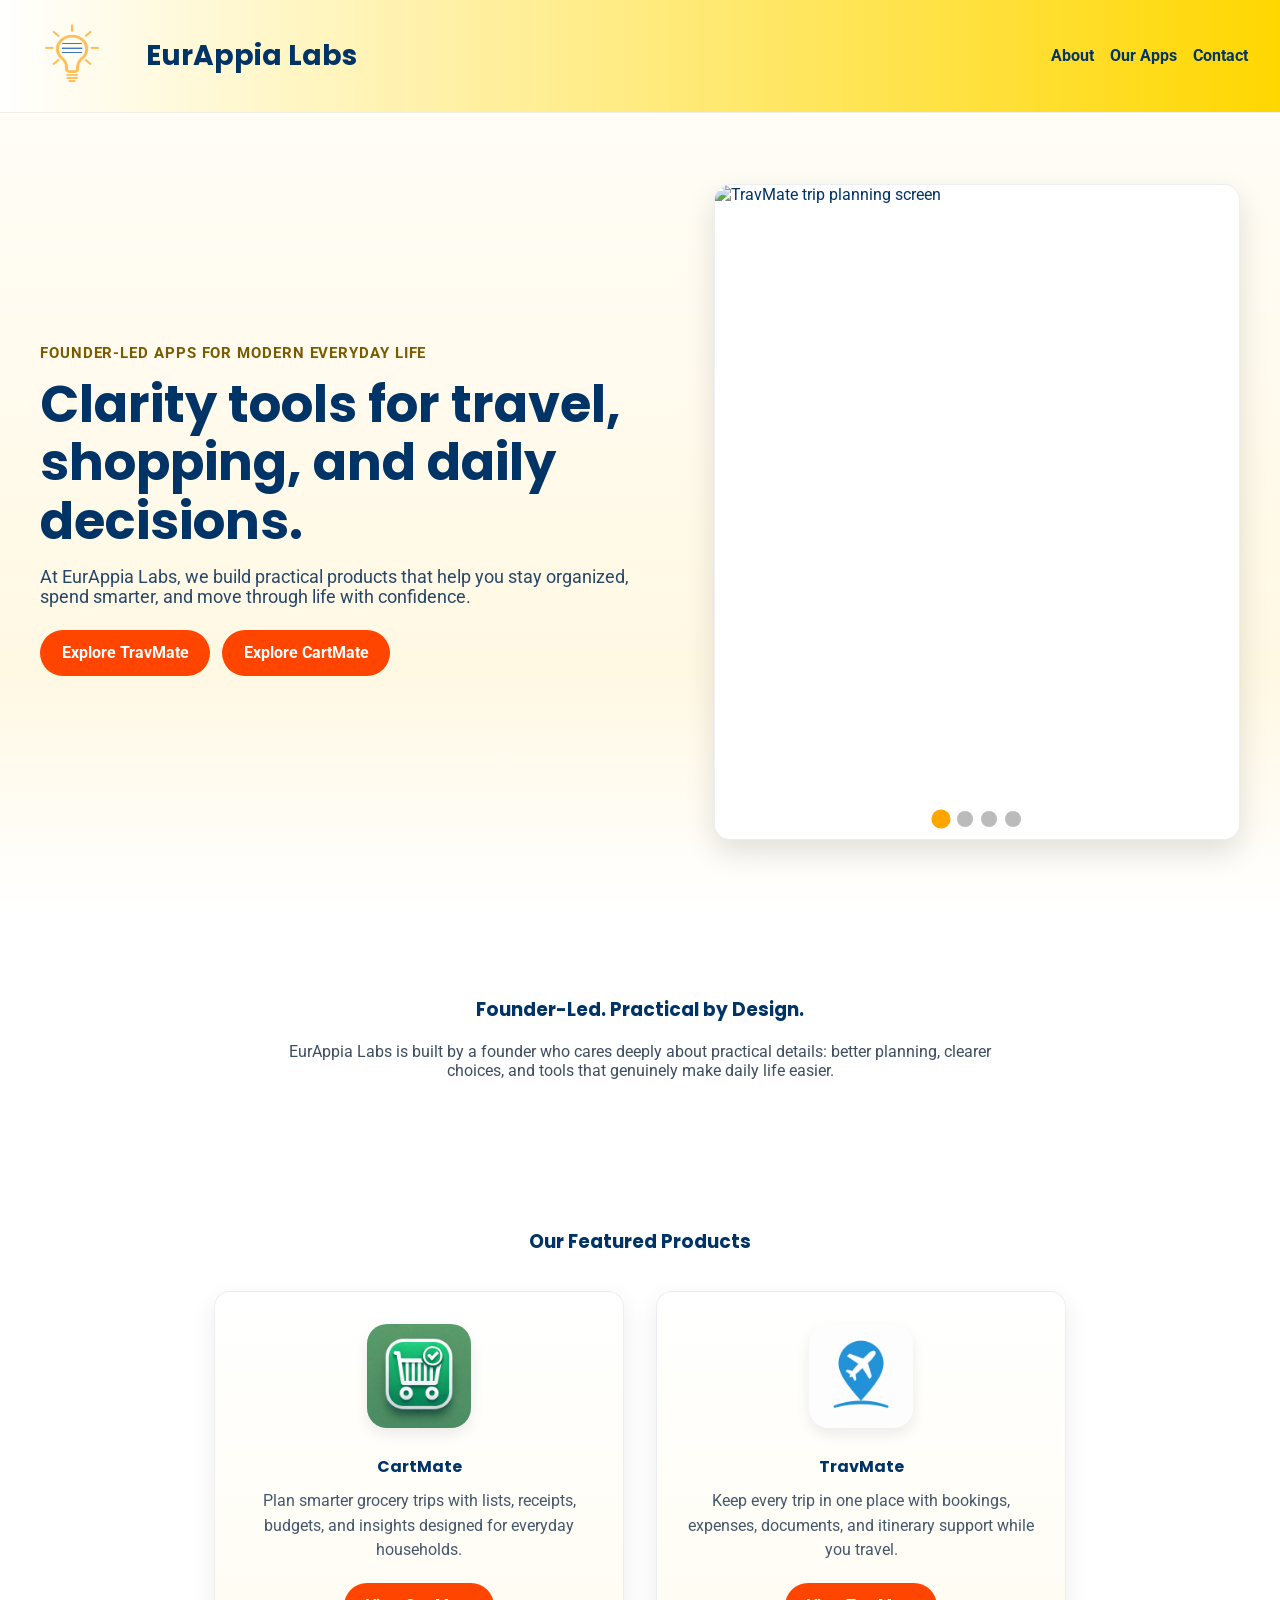
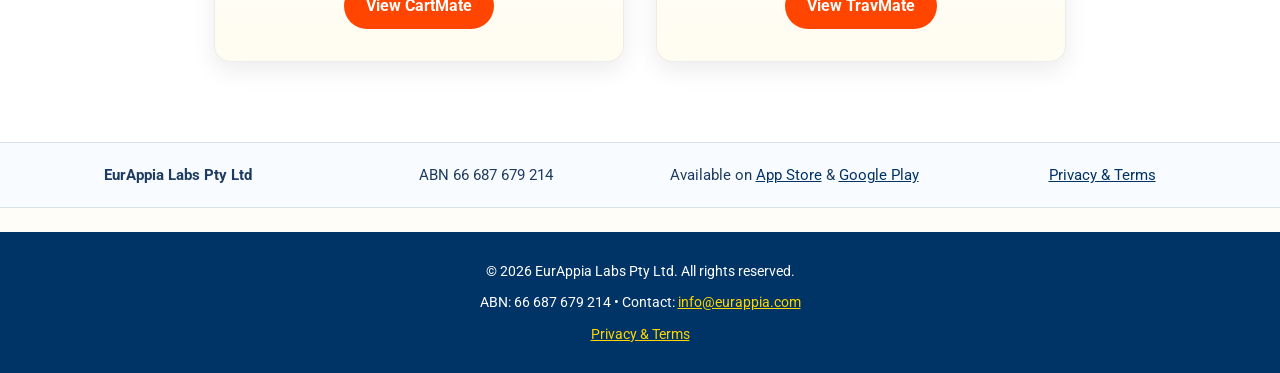
==== index.html @ c556c280 "Polish homepage hero, cards, and trust strip for Phase 2B-1" ====
<!DOCTYPE html>
<html lang="en">
<head>
  <meta charset="UTF-8" />
  <meta name="viewport" content="width=device-width, initial-scale=1.0"/>
  <title>EurAppia Labs | Clarity Tools for Everyday Life</title>

  <!-- SEO Meta -->
  <meta name="description" content="EurAppia Labs creates emotionally intelligent apps that bring clarity to travel, shopping, and life — including TravMate and CartMate.">
  <meta name="keywords" content="TravMate, CartMate, travel planner, shopping list, expense tracker, AI apps, reflection apps, EurAppia Labs, clarity tools, life apps, startup tools">

  <!-- Open Graph for social -->
  <meta property="og:title" content="EurAppia Labs | Clarity Tools for the Way You Live">
  <meta property="og:description" content="From groceries to getaways, EurAppia Labs builds clarity apps like TravMate and CartMate — tools that help you live, plan, and evolve.">
  <meta property="og:image" content="https://eurappia.com/images/eurappia_preview.png">
  <meta property="og:url" content="https://eurappia.com">
  <meta property="og:type" content="website">

  <!-- Schema.org JSON-LD -->
  <script type="application/ld+json">
  {
    "@context": "https://schema.org",
    "@type": "Organization",
    "name": "EurAppia Labs Pty Ltd",
    "url": "https://eurappia.com",
    "logo": "https://eurappia.com/images/Eurappia_Labs_Transparent.png",
    "sameAs": ["https://facebook.com/eurappia", "https://instagram.com/eurappia"],
    "description": "EurAppia Labs builds smart apps like TravMate and CartMate for travelers and shoppers.",
    "founder": {
      "@type": "Person",
      "name": "Efren Guiwo"
    },
    "product": [
      {
        "@type": "Product",
        "name": "CartMate",
        "description": "Smart shopping list and budgeting app with receipt scanning and AI insights.",
        "url": "https://eurappia.com/cartmate.html",
        "image": "https://eurappia.com/images/cartmate_logo.png",
        "offers": {
          "@type": "Offer",
          "price": "0",
          "priceCurrency": "AUD",
          "availability": "https://schema.org/InStock",
          "shippingDetails": {
            "@type": "OfferShippingDetails",
            "shippingRate": {
              "@type": "MonetaryAmount",
              "value": "0",
              "currency": "AUD"
            },
            "shippingDestination": {
              "@type": "DefinedRegion",
              "addressCountry": "AU"
            }
          },
          "hasMerchantReturnPolicy": {
            "@type": "MerchantReturnPolicy",
            "isReturnable": false,
            "applicableCountry": {
              "@type": "Country",
              "name": "AU"
            },
            "returnPolicyCategory": "MerchantReturnNotPermitted"
          }
        }
      },
      {
        "@type": "Product",
        "name": "TravMate",
        "description": "Travel companion for organizing bookings, expenses, documents, and AI itineraries.",
        "url": "https://eurappia.com/travmate.html",
        "image": "https://eurappia.com/images/travmate_logo.jpg",
          "offers": {
            "@type": "Offer",
            "price": "0",
            "priceCurrency": "AUD",
            "availability": "https://schema.org/InStock",
            "shippingDetails": {
              "@type": "OfferShippingDetails",
              "shippingRate": {
                "@type": "MonetaryAmount",
                "value": "0",
                "currency": "AUD"
              },
              "shippingDestination": {
                "@type": "DefinedRegion",
                "addressCountry": "AU"
              }
            },
            "hasMerchantReturnPolicy": {
              "@type": "MerchantReturnPolicy",
              "isReturnable": false,
              "applicableCountry": {
                "@type": "Country",
                "name": "AU"
              },
              "returnPolicyCategory": "MerchantReturnNotPermitted"
            }
          }
      }
    ]
  }
  </script>

  <!-- Stylesheet + Fonts -->
  <link rel="icon" type="image/png" href="images/Eurappia_Labs_ico.png" />
  <link rel="stylesheet" href="css/theme.css" />
  <link rel="stylesheet" href="css/layout.css" />
  <link rel="stylesheet" href="css/home.css" />
  <link href="https://fonts.googleapis.com/css2?family=Poppins:wght@400;700&family=Roboto:wght@300;400&display=swap" rel="stylesheet"/>
</head>
<!-- Google tag (gtag.js) -->
<script async src="https://www.googletagmanager.com/gtag/js?id=AW-17764364761"></script>
<script>
  window.dataLayer = window.dataLayer || [];
  function gtag(){dataLayer.push(arguments);}
  gtag('js', new Date());

  gtag('config', 'AW-17764364761');
</script>
<body>

  <!-- HEADER -->
  <header>
    <div class="logo">
      <a href="index.html">
        <img src="images/Eurappia_Labs_Transparent.png" alt="EurAppia Labs Pty Ltd logo" />
      </a>
    </div>
    <div class="HeaderText"><h1>EurAppia Labs</h1></div>
    <button class="menu-btn" id="menuBtn" aria-label="Open navigation menu" aria-expanded="false" aria-controls="mainNav">Menu ☰</button>
    <nav id="mainNav">
      <a href="about.html">About</a>
      <a href="#apps">Our Apps</a>
      <a href="#contact">Contact</a>
    </nav>
  </header>

  <!-- HERO SECTION with Carousel -->
  <section class="hero">
    <div class="hero-copy">
      <p class="eyebrow">Founder-led apps for modern everyday life</p>
      <h2>Clarity tools for travel, shopping, and daily decisions.</h2>
      <p>At EurAppia Labs, we build practical products that help you stay organized, spend smarter, and move through life with confidence.</p>
      <div class="hero-actions">
        <a href="travmate.html" class="cta-btn">Explore TravMate</a>
        <a href="cartmate.html" class="cta-btn">Explore CartMate</a>
      </div>
    </div>

    <div class="carousel" id="carousel" aria-label="Featured product visuals">
      <img src="images/carousel1.png" class="active" alt="TravMate trip planning screen" />
      <img src="images/carousel2.png" alt="TravMate itinerary and travel tools in use" />
      <img src="images/carousel3.png" alt="CartMate shopping and budgeting screen" />
      <img src="images/carousel4.png" alt="CartMate grocery planning in action" />
      <div class="carousel-controls" id="dots"></div>
    </div>
  </section>

  <!-- Mini About Blurb -->
  <section class="about">
    <h3>Founder-Led. Practical by Design.</h3>
    <p>
      EurAppia Labs is built by a founder who cares deeply about practical details:
      better planning, clearer choices, and tools that genuinely make daily life easier.
    </p>
  </section>

  <!-- Apps Section -->
  <section id="apps" class="featured-app">
    <h3>Our Featured Products</h3>
    <div class="app-grid">

      <!-- CartMate -->
      <div class="app-card">
        <div class="app-image">
          <img src="images/logo.png" alt="CartMate logo" />
        </div>
        <div class="app-card-content">
          <h4>CartMate</h4>
          <p>
            Plan smarter grocery trips with lists, receipts, budgets, and insights designed for everyday households.
          </p>
          <a href="cartmate.html" class="cta-btn">View CartMate</a>
        </div>
      </div>

      <!-- TravMate -->
      <div class="app-card">
        <div class="app-image">
          <img src="images/travmate_logo.jpg" alt="TravMate logo" />
        </div>
        <div class="app-card-content">
          <h4>TravMate</h4>
          <p>
            Keep every trip in one place with bookings, expenses, documents, and itinerary support while you travel.
          </p>
          <a href="travmate.html" class="cta-btn">View TravMate</a>
        </div>
      </div>

    </div>
  </section>

  <section class="trust-strip" aria-label="Company and platform trust information">
    <p><strong>EurAppia Labs Pty Ltd</strong></p>
    <p>ABN 66 687 679 214</p>
    <p>Available on <a href="travmate.html">App Store</a> &amp; <a href="cartmate.html">Google Play</a></p>
    <p><a href="legal.html">Privacy &amp; Terms</a></p>
  </section>

  <!-- Footer -->
  <footer id="contact">
    <p>&copy; 2026 EurAppia Labs Pty Ltd. All rights reserved.</p>
    <p>ABN: 66 687 679 214 • Contact: <a href="mailto:info@eurappia.com">info@eurappia.com</a></p>
    <p><a href="https://eurappia.com/legal.html">Privacy & Terms</a></p>
  </footer>

  <!-- JS: Nav Toggle, Carousel, Theme -->
  <script>
    // Mobile nav
  const btn = document.getElementById('menuBtn');
  const nav = document.getElementById('mainNav');
  btn.addEventListener('click', (e) => {
    e.stopPropagation();
    const opened = nav.classList.toggle('open');
    btn.setAttribute('aria-expanded', opened ? 'true' : 'false');
  });
  document.body.addEventListener('click', (e) => {
    if (nav.classList.contains('open') && !nav.contains(e.target) && !btn.contains(e.target)) {
      nav.classList.remove('open');
      btn.setAttribute('aria-expanded', 'false');
    }
  });



    // Carousel
    const slides = document.querySelectorAll('.carousel img');
    const dotsContainer = document.getElementById('dots');
    let currentSlide = 0;

    slides.forEach((_, i) => {
      const dot = document.createElement('span');
      dot.className = 'dot' + (i === 0 ? ' active' : '');
      dot.onclick = () => showSlide(i);
      dotsContainer.appendChild(dot);
    });

    function showSlide(index) {
      slides[currentSlide].classList.remove('active');
      dotsContainer.children[currentSlide].classList.remove('active');
      currentSlide = index;
      slides[currentSlide].classList.add('active');
      dotsContainer.children[currentSlide].classList.add('active');
    }

    setInterval(() => {
      showSlide((currentSlide + 1) % slides.length);
    }, 5000);
  </script>

</body>
</html>
---- css/theme.css ----
:root {
  --color-blue: #003366;
  --color-blue-deep: #0f2540;
  --color-gold: #ffd700;
  --color-gold-warm: #ffa500;
  --color-orange: #ff4500;
  --color-orange-deep: #e63900;
  --color-cream: #fffdf7;
  --color-card: #ffffff;
  --color-ink: #222222;
  --color-muted: #666666;
  --shadow-soft: 0 10px 30px rgba(0, 0, 0, 0.08);
  --radius-card: 14px;
  --container: 1100px;
}

* { box-sizing: border-box; }
html, body { margin: 0; padding: 0; }
body {
  font-family: Inter, Roboto, system-ui, -apple-system, Segoe UI, Arial, sans-serif;
  background: var(--color-cream);
  color: var(--color-ink);
  overflow-x: hidden;
}

h1, h2, h3, h4 {
  font-family: Poppins, sans-serif;
  color: var(--color-blue);
}

a { color: var(--color-blue); }

.cta-btn,
.cta {
  display: inline-block;
  background: var(--color-orange);
  color: #fff;
  border: none;
  border-radius: 999px;
  padding: 0.85rem 1.35rem;
  text-decoration: none;
  font-weight: 700;
}

.cta-btn:hover,
.cta:hover {
  background: var(--color-orange-deep);
}
---- css/layout.css ----
.container, .wrap {
  width: min(var(--container), calc(100% - 2rem));
  margin: 0 auto;
}

header {
  position: sticky;
  top: 0;
  z-index: 1000;
  background: linear-gradient(90deg, #fff, var(--color-gold));
  box-shadow: 0 1px 0 rgba(0,0,0,0.06);
}

footer {
  background: var(--color-blue);
  color: #fff;
  text-align: center;
  padding: 1rem;
  margin-top: 1.5rem;
  font-size: 0.9rem;
}

footer a { color: var(--color-gold); }

@media (max-width: 1024px) {
  .container, .wrap { width: min(var(--container), calc(100% - 1.5rem)); }
}

@media (max-width: 900px) {
  .menu, .menu-toggle { display: block !important; }
}
---- css/home.css ----
header { display:flex; align-items:center; padding:1em 2em; }
.logo img { width: clamp(50px, 8vw, 80px); height: clamp(40px, 6vw, 70px); }
.HeaderText h1 { font-size: clamp(18px, 4vw, 28px); margin-left: 1.2em; }
nav { display:flex; gap:1rem; margin-left:auto; }
nav a { text-decoration:none; font-weight:700; }
.menu-btn { display:none; font:inherit; font-weight:700; color:var(--color-blue); background:transparent; border:0; cursor:pointer; margin-left:1rem; }

.hero {
  display: grid;
  grid-template-columns: 1.1fr .9fr;
  gap: 2rem;
  align-items: center;
  padding: 4.5em 2.5em;
  background: linear-gradient(180deg, #fffdf7 0%, #fff8e3 70%, #ffffff 100%);
  color: var(--color-blue);
}
.hero-copy { text-align: left; max-width: 680px; }
.hero .eyebrow {
  margin: 0 0 .8rem;
  font-size: .95rem;
  font-weight: 700;
  letter-spacing: .06em;
  text-transform: uppercase;
  color: #7a5a00;
}
.hero h2 { font-size: clamp(2rem, 4vw, 3.2rem); margin: 0; line-height: 1.15; }
.hero p { font-size:1.1rem; margin:1rem 0 1.4rem; max-width: 62ch; color: #27476a; }
.hero-actions { display:flex; gap:.75rem; justify-content:flex-start; flex-wrap:wrap; margin-bottom:.25rem; }
.carousel {
  position: relative;
  max-width: 540px;
  width: 100%;
  margin: 0 auto;
  overflow: hidden;
  border-radius: 16px;
  border: 1px solid rgba(0, 51, 102, .08);
  box-shadow: 0 12px 30px rgba(0,0,0,.12);
  background: #fff;
}
.carousel img { margin: 0 auto; width: 100%; aspect-ratio: 4 / 5; object-fit: cover; background: #fff; display: none; }
.carousel img.active { display: block; animation: fade 1s ease-in; }
@keyframes fade { 0% { opacity: .5; } 100% { opacity: 1; } }
.carousel-controls { position: absolute; bottom: 12px; left: 50%; transform: translateX(-50%); display: flex; gap: 8px; }
.dot { width: 16px; height: 16px; border-radius: 50%; background: #bbb; cursor: pointer; transition: transform .2s; }
.dot.active { background: var(--color-gold-warm); transform: scale(1.2); }
.about,.featured-app { padding:4em 2em; text-align:center; background:#fff; }
.about p { max-width: 760px; margin: .6rem auto 0; color: #3e4e61; }
.featured-app { scroll-margin-top: 90px; }
.app-grid { display:flex; flex-wrap:wrap; gap:2rem; justify-content:center; padding: 1rem 0; }
.app-card {
  flex: 1 1 300px;
  max-width: 410px;
  background: linear-gradient(180deg, #ffffff 0%, #fffcf1 100%);
  border-radius: 16px;
  border: 1px solid rgba(0, 51, 102, .08);
  box-shadow: 0 8px 24px rgba(0,0,0,.08);
  display: flex;
  flex-direction: column;
  align-items: center;
  padding: 2rem 1.5rem;
  text-align: center;
}
.app-image img {
  width: 104px;
  height: 104px;
  object-fit: contain;
  margin-bottom: 1.2rem;
  border-radius: 20px;
  box-shadow: 0 6px 14px rgba(0,0,0,.08);
}
.app-card-content h4 { margin-top: .2rem; margin-bottom: .6rem; }
.app-card-content p { color: #45576c; line-height: 1.55; margin-top: 0; min-height: 78px; }
.trust-strip {
  display: grid;
  grid-template-columns: repeat(4, 1fr);
  gap: .75rem 1rem;
  padding: 1.25rem 2rem;
  background: #f8fbff;
  border-top: 1px solid rgba(0, 51, 102, .12);
  border-bottom: 1px solid rgba(0, 51, 102, .12);
  text-align: center;
}
.trust-strip p { margin: .2rem 0; color: #1e3c60; font-size: .95rem; }

@media (max-width: 768px) {
  .menu-btn { display:block; }
  nav { display:none; position:fixed; top:0; right:-100%; height:100%; width:240px; flex-direction:column; background:#fff; padding:4.5em 1rem 1rem; box-shadow:-2px 0 8px rgba(0,0,0,.1); z-index:1090; }
  nav a { display:block; padding:.75rem .25rem; }
  nav.open { display:flex; right:0; }
  .hero { grid-template-columns: 1fr; padding: 3.2em 1.25em; }
  .hero-copy { text-align: center; margin: 0 auto; }
  .hero-actions { justify-content: center; }
  .carousel { max-width: 420px; }
  .app-card-content p { min-height: auto; }
  .trust-strip { grid-template-columns: 1fr 1fr; padding: 1rem; }
  .app-grid { flex-direction: column; }
}

@media (max-width: 520px) {
  .trust-strip { grid-template-columns: 1fr; }
}
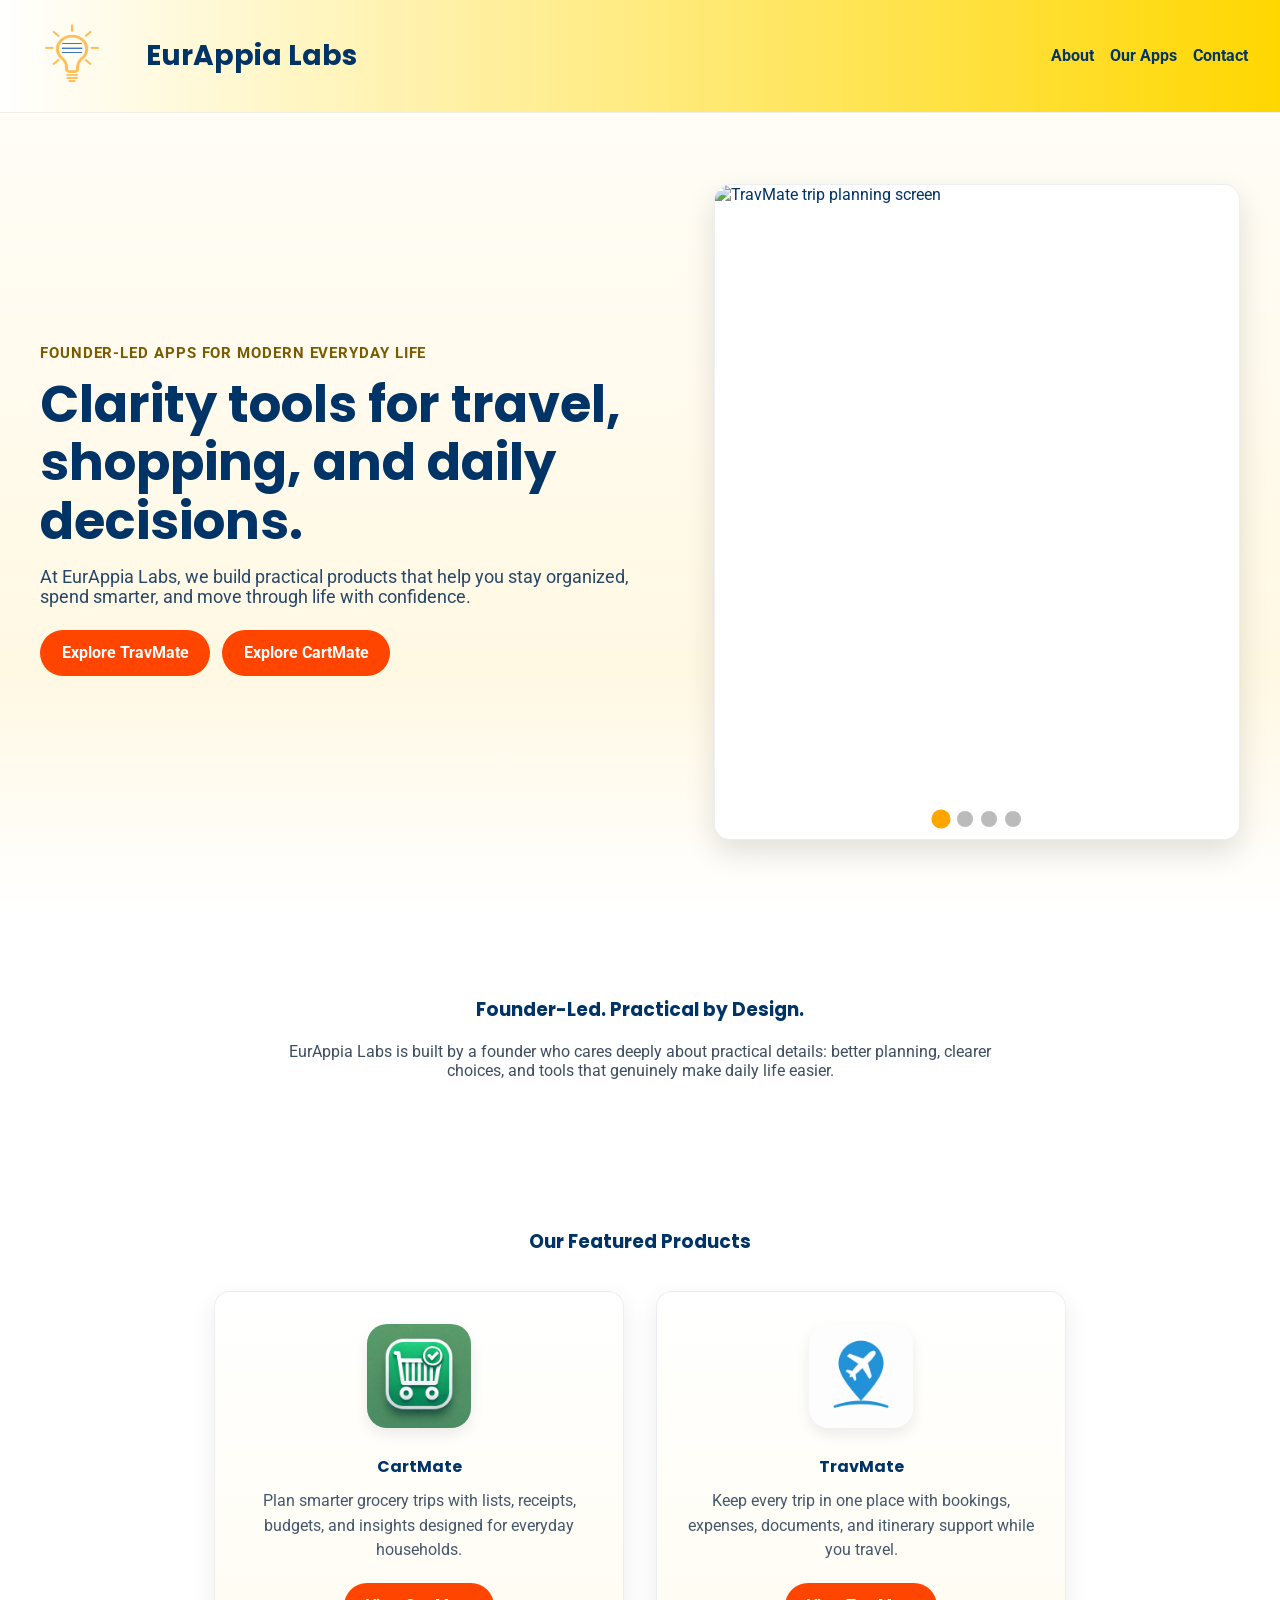
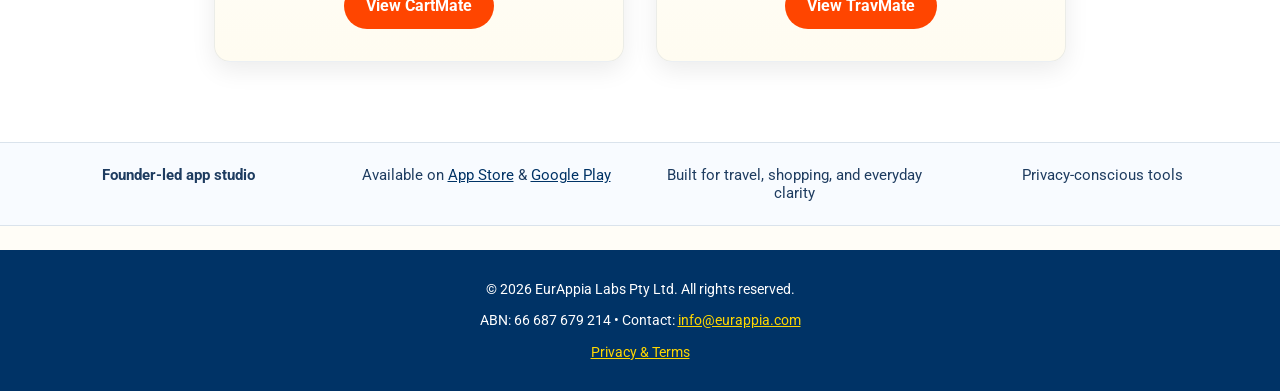
==== commit 9192ee53: "Refine homepage trust strip to avoid footer duplication" ====
--- a/index.html
+++ b/index.html
@@ -203,11 +203,11 @@
     </div>
   </section>
 
-  <section class="trust-strip" aria-label="Company and platform trust information">
-    <p><strong>EurAppia Labs Pty Ltd</strong></p>
-    <p>ABN 66 687 679 214</p>
+  <section class="trust-strip" aria-label="EurAppia trust and product highlights">
+    <p><strong>Founder-led app studio</strong></p>
     <p>Available on <a href="travmate.html">App Store</a> &amp; <a href="cartmate.html">Google Play</a></p>
-    <p><a href="legal.html">Privacy &amp; Terms</a></p>
+    <p>Built for travel, shopping, and everyday clarity</p>
+    <p>Privacy-conscious tools</p>
   </section>
 
   <!-- Footer -->
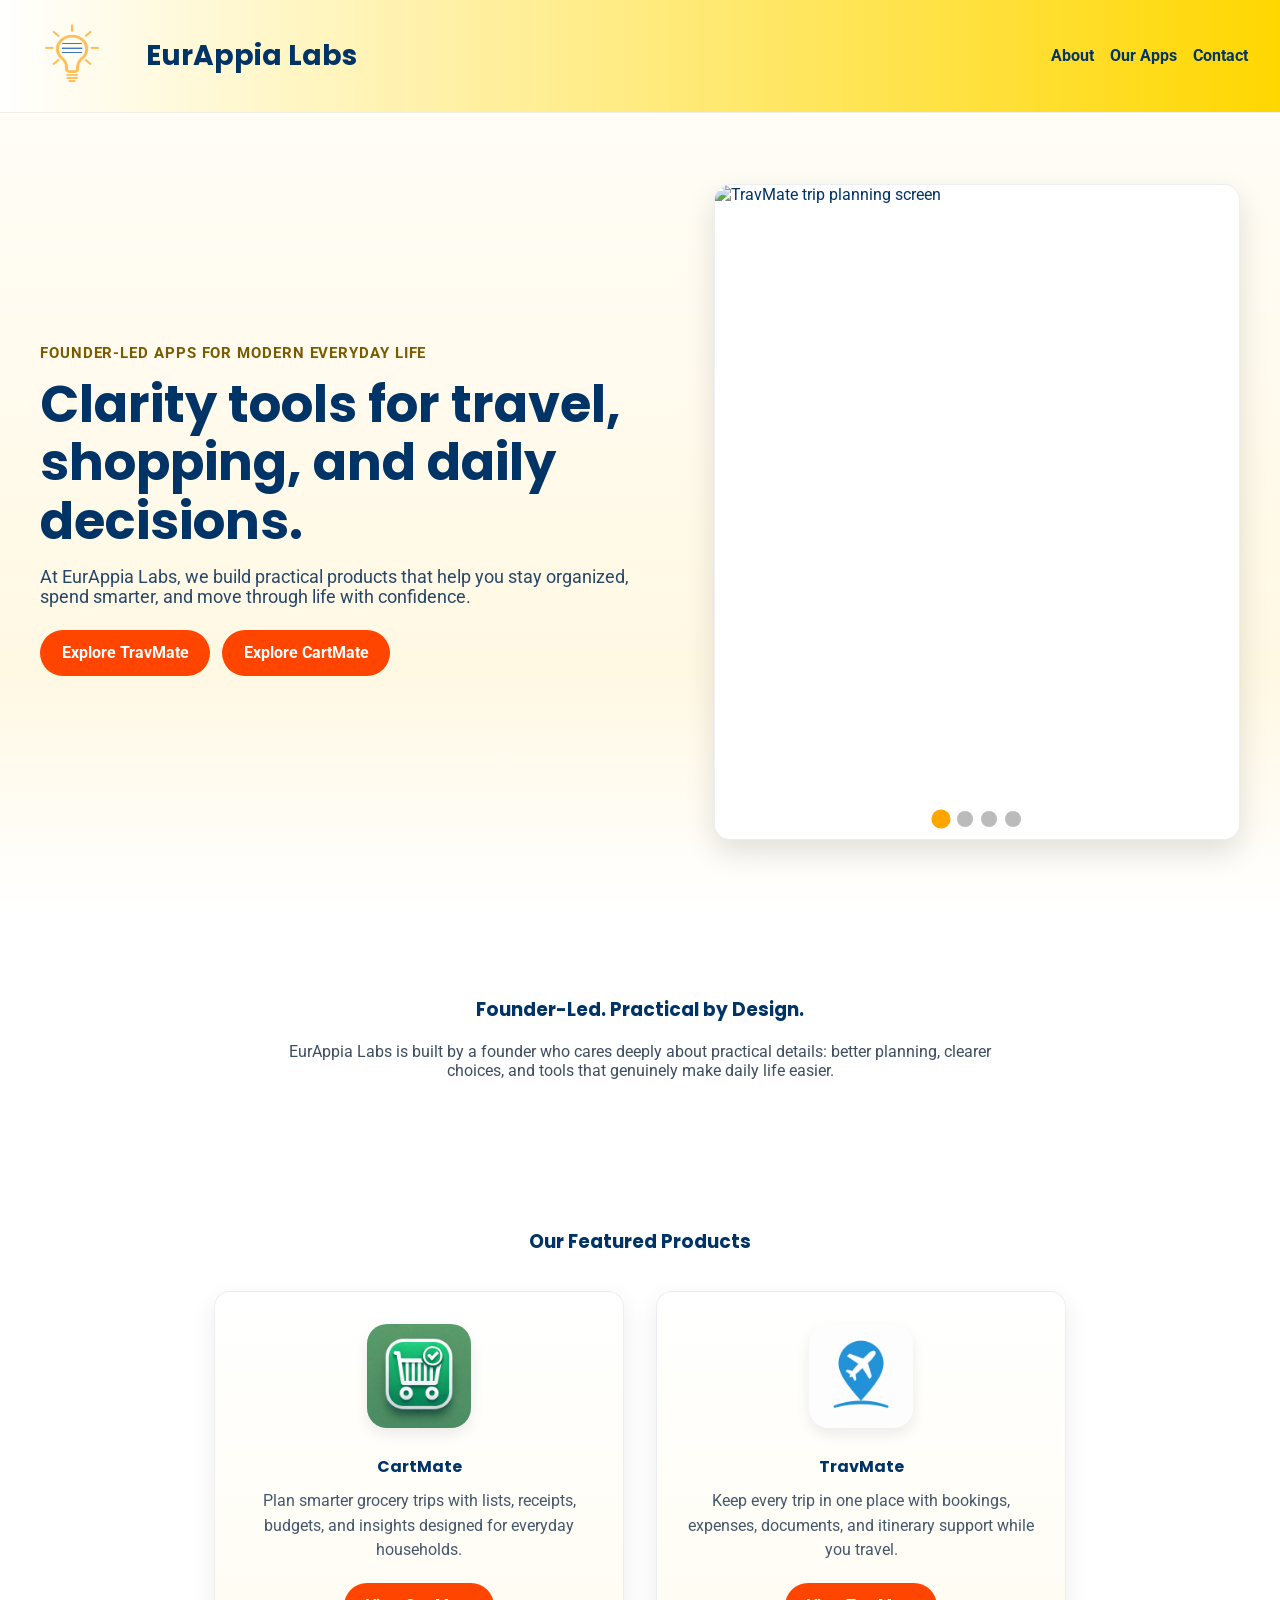
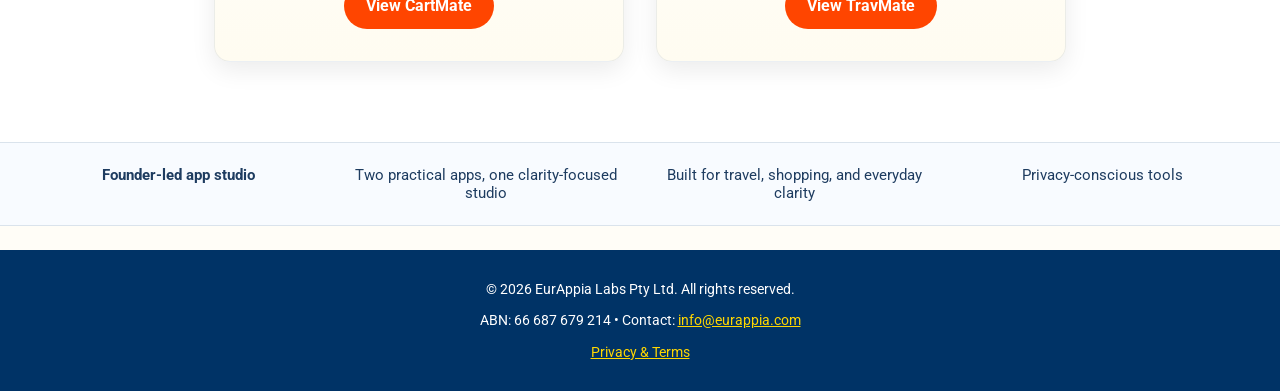
==== commit 07981ea3: "Clarify homepage trust strip messaging without store wording" ====
--- a/index.html
+++ b/index.html
@@ -205,7 +205,7 @@
 
   <section class="trust-strip" aria-label="EurAppia trust and product highlights">
     <p><strong>Founder-led app studio</strong></p>
-    <p>Available on <a href="travmate.html">App Store</a> &amp; <a href="cartmate.html">Google Play</a></p>
+    <p>Two practical apps, one clarity-focused studio</p>
     <p>Built for travel, shopping, and everyday clarity</p>
     <p>Privacy-conscious tools</p>
   </section>
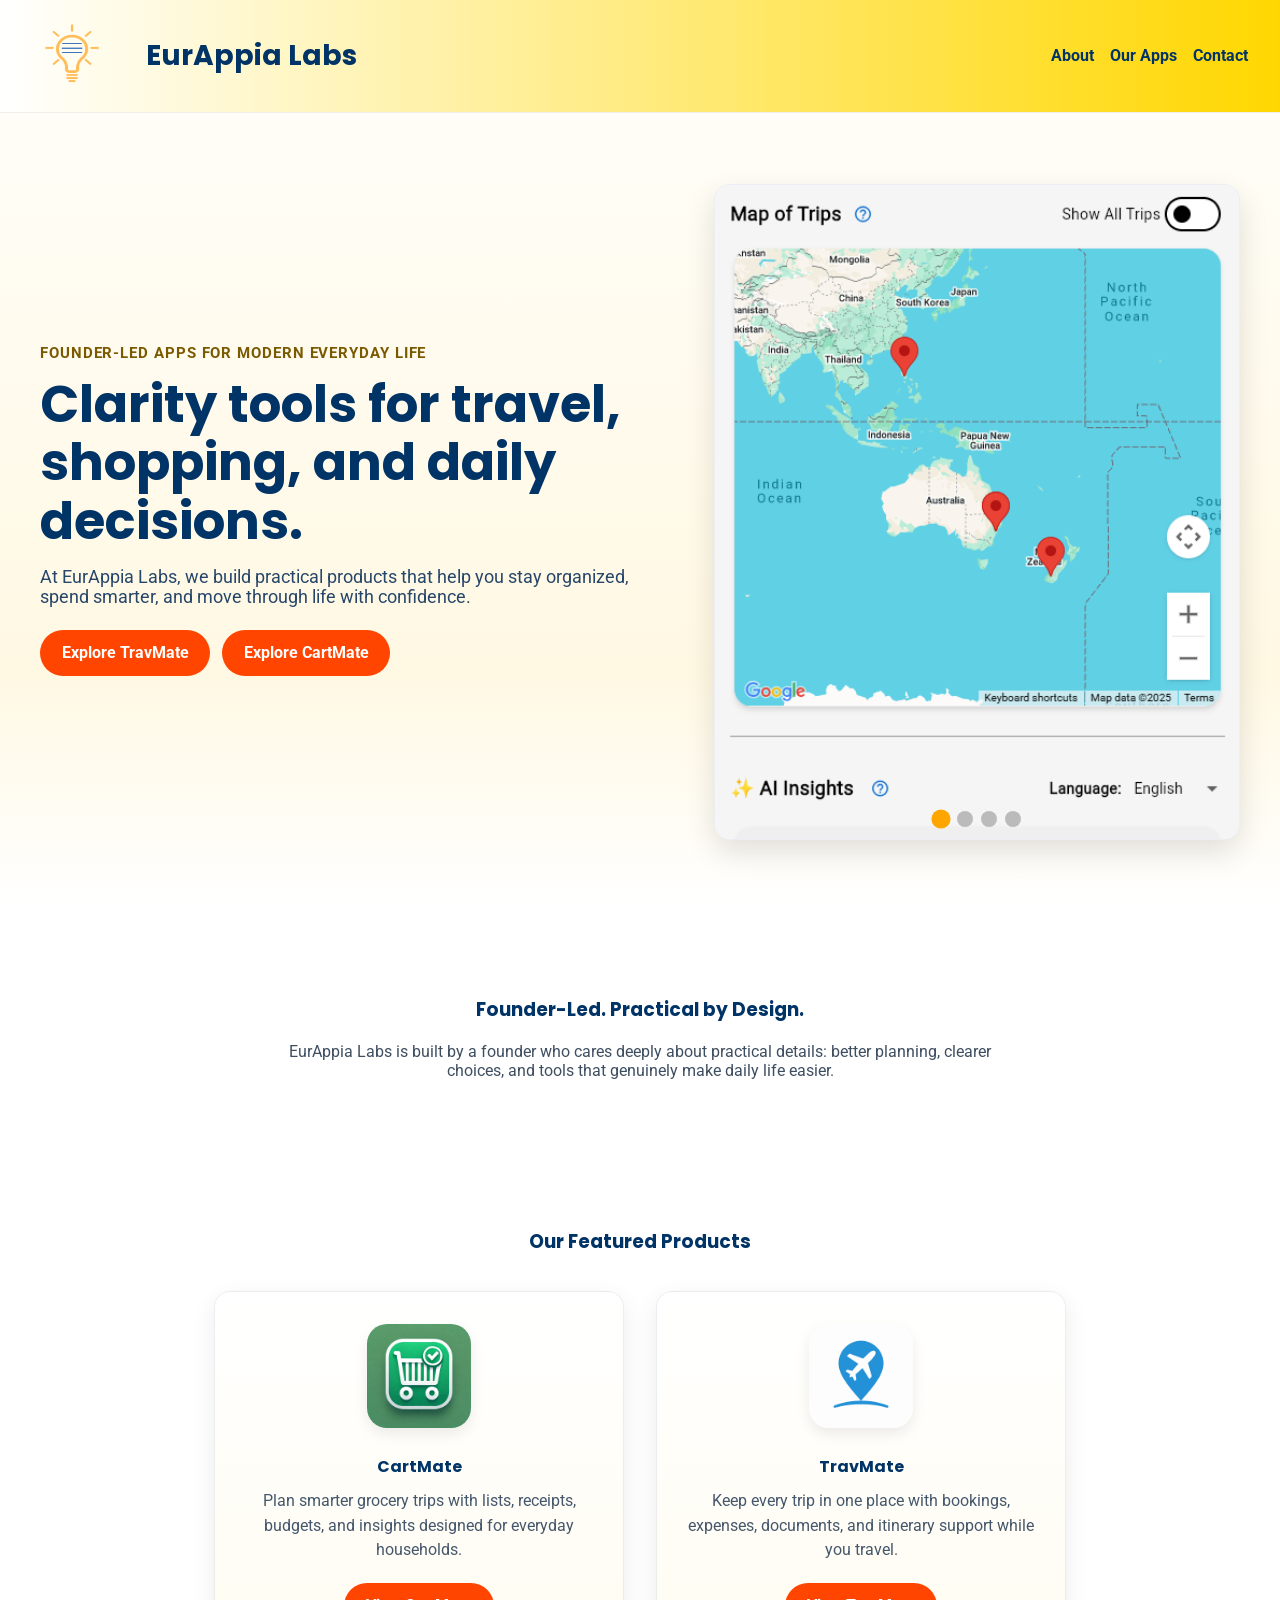
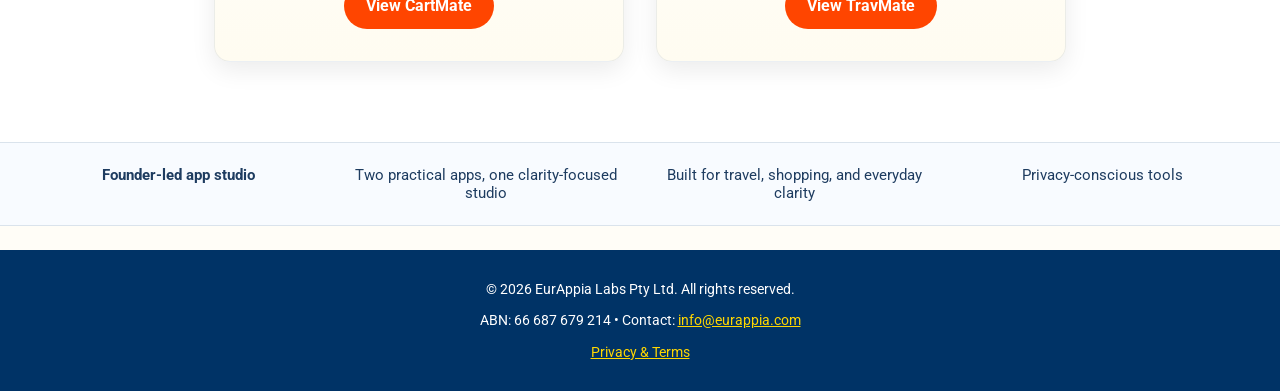
==== commit c31f22bc: "QA cleanup: fix footer/legal consistency and broken image paths" ====
--- a/index.html
+++ b/index.html
@@ -150,10 +150,10 @@
     </div>
 
     <div class="carousel" id="carousel" aria-label="Featured product visuals">
-      <img src="images/carousel1.png" class="active" alt="TravMate trip planning screen" />
-      <img src="images/carousel2.png" alt="TravMate itinerary and travel tools in use" />
-      <img src="images/carousel3.png" alt="CartMate shopping and budgeting screen" />
-      <img src="images/carousel4.png" alt="CartMate grocery planning in action" />
+      <img src="images/travmate/Home.png" class="active" alt="TravMate trip planning screen" />
+      <img src="images/travmate/Trips.png" alt="TravMate itinerary and travel tools in use" />
+      <img src="images/Main_Screen.jpg" alt="CartMate shopping and budgeting screen" />
+      <img src="images/Analytics.jpg" alt="CartMate grocery planning in action" />
       <div class="carousel-controls" id="dots"></div>
     </div>
   </section>
@@ -214,7 +214,7 @@
   <footer id="contact">
     <p>&copy; 2026 EurAppia Labs Pty Ltd. All rights reserved.</p>
     <p>ABN: 66 687 679 214 • Contact: <a href="mailto:info@eurappia.com">info@eurappia.com</a></p>
-    <p><a href="https://eurappia.com/legal.html">Privacy & Terms</a></p>
+    <p><a href="legal.html">Privacy & Terms</a></p>
   </footer>
 
   <!-- JS: Nav Toggle, Carousel, Theme -->
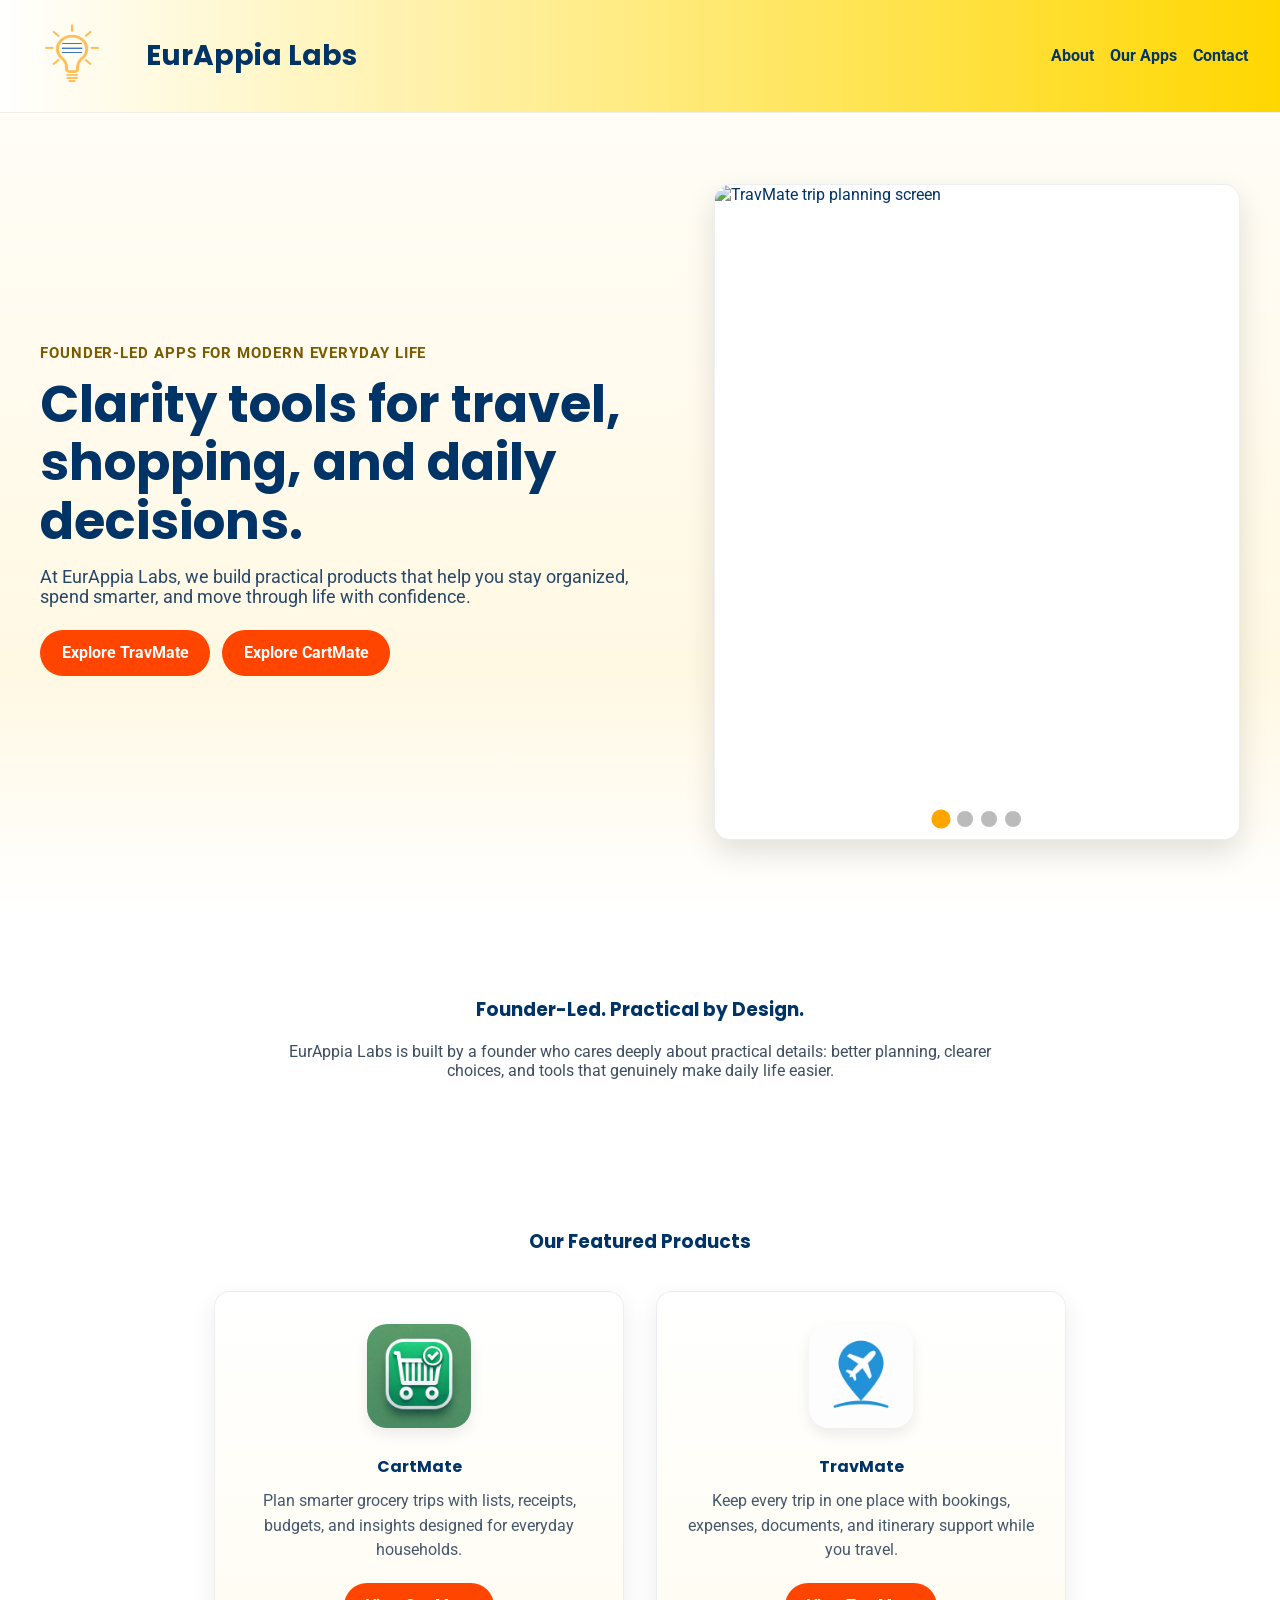
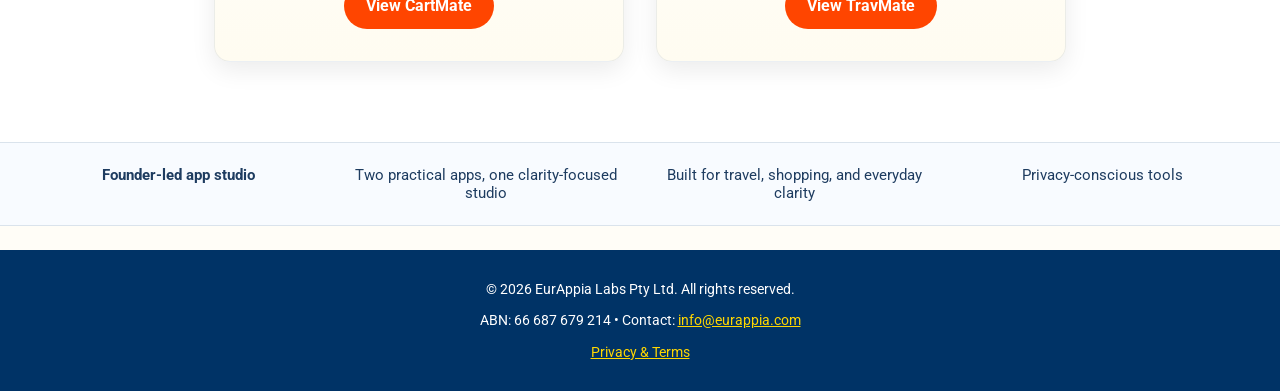
==== commit 30c49aca: "QA follow-up: revert incorrect visual asset substitutions" ====
--- a/index.html
+++ b/index.html
@@ -150,10 +150,10 @@
     </div>
 
     <div class="carousel" id="carousel" aria-label="Featured product visuals">
-      <img src="images/travmate/Home.png" class="active" alt="TravMate trip planning screen" />
-      <img src="images/travmate/Trips.png" alt="TravMate itinerary and travel tools in use" />
-      <img src="images/Main_Screen.jpg" alt="CartMate shopping and budgeting screen" />
-      <img src="images/Analytics.jpg" alt="CartMate grocery planning in action" />
+      <img src="images/carousel1.png" class="active" alt="TravMate trip planning screen" />
+      <img src="images/carousel2.png" alt="TravMate itinerary and travel tools in use" />
+      <img src="images/carousel3.png" alt="CartMate shopping and budgeting screen" />
+      <img src="images/carousel4.png" alt="CartMate grocery planning in action" />
       <div class="carousel-controls" id="dots"></div>
     </div>
   </section>
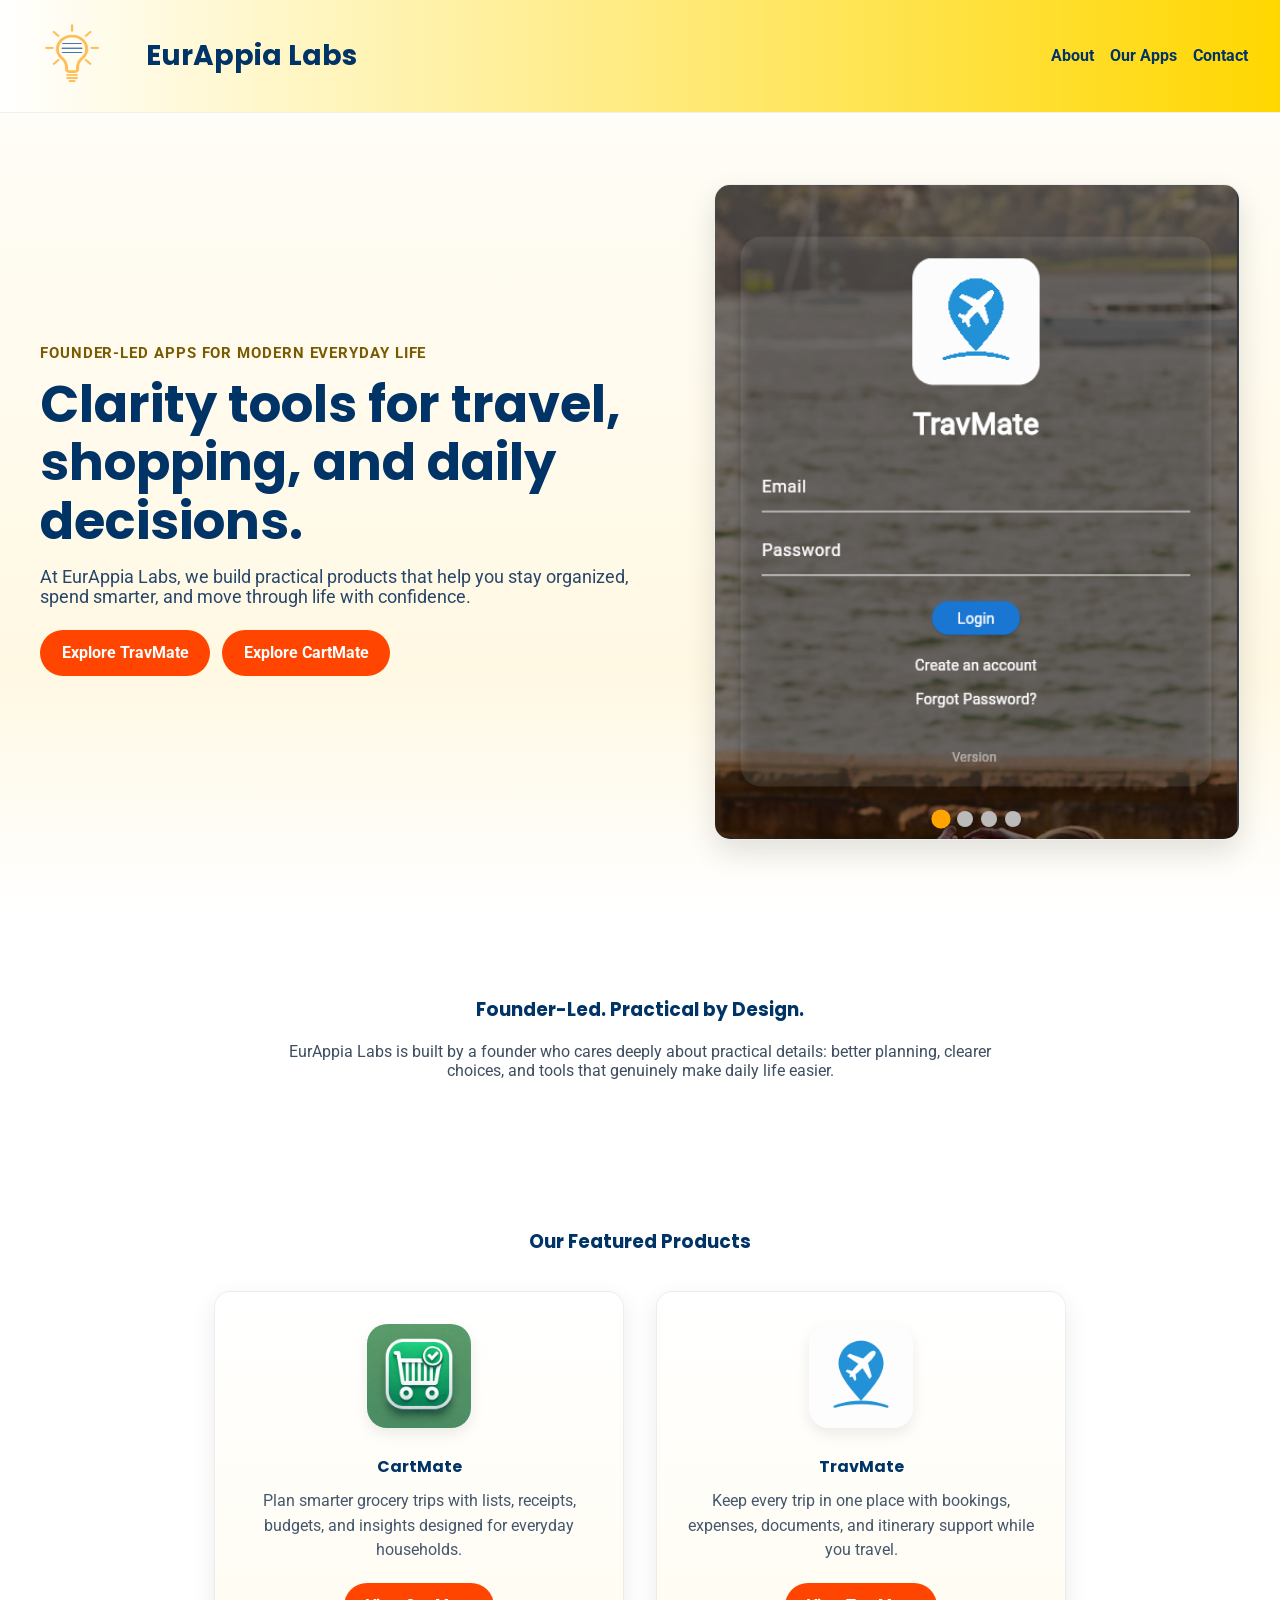
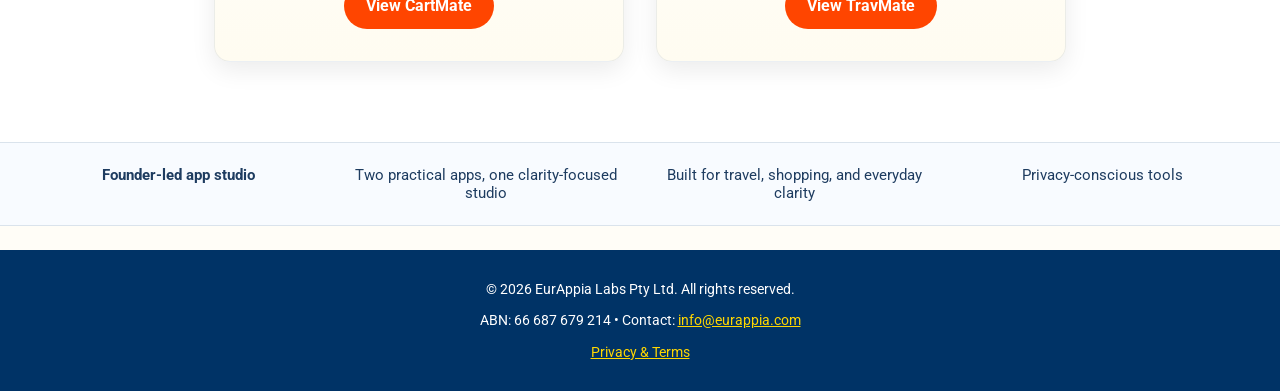
==== commit b70c4b34: "Add GA4 tracking and core SEO discovery files" ====
--- a/index.html
+++ b/index.html
@@ -4,6 +4,7 @@
   <meta charset="UTF-8" />
   <meta name="viewport" content="width=device-width, initial-scale=1.0"/>
   <title>EurAppia Labs | Clarity Tools for Everyday Life</title>
+  <link rel="canonical" href="https://eurappia.com/" />
 
   <!-- SEO Meta -->
   <meta name="description" content="EurAppia Labs creates emotionally intelligent apps that bring clarity to travel, shopping, and life — including TravMate and CartMate.">
@@ -109,16 +110,15 @@
   <link rel="stylesheet" href="css/layout.css" />
   <link rel="stylesheet" href="css/home.css" />
   <link href="https://fonts.googleapis.com/css2?family=Poppins:wght@400;700&family=Roboto:wght@300;400&display=swap" rel="stylesheet"/>
+  <!-- Google tag (gtag.js) -->
+  <script async src="https://www.googletagmanager.com/gtag/js?id=G-ESMBDNNXK5"></script>
+  <script>
+    window.dataLayer = window.dataLayer || [];
+    function gtag(){dataLayer.push(arguments);} 
+    gtag('js', new Date());
+    gtag('config', 'G-ESMBDNNXK5');
+  </script>
 </head>
-<!-- Google tag (gtag.js) -->
-<script async src="https://www.googletagmanager.com/gtag/js?id=AW-17764364761"></script>
-<script>
-  window.dataLayer = window.dataLayer || [];
-  function gtag(){dataLayer.push(arguments);}
-  gtag('js', new Date());
-
-  gtag('config', 'AW-17764364761');
-</script>
 <body>
 
   <!-- HEADER -->
